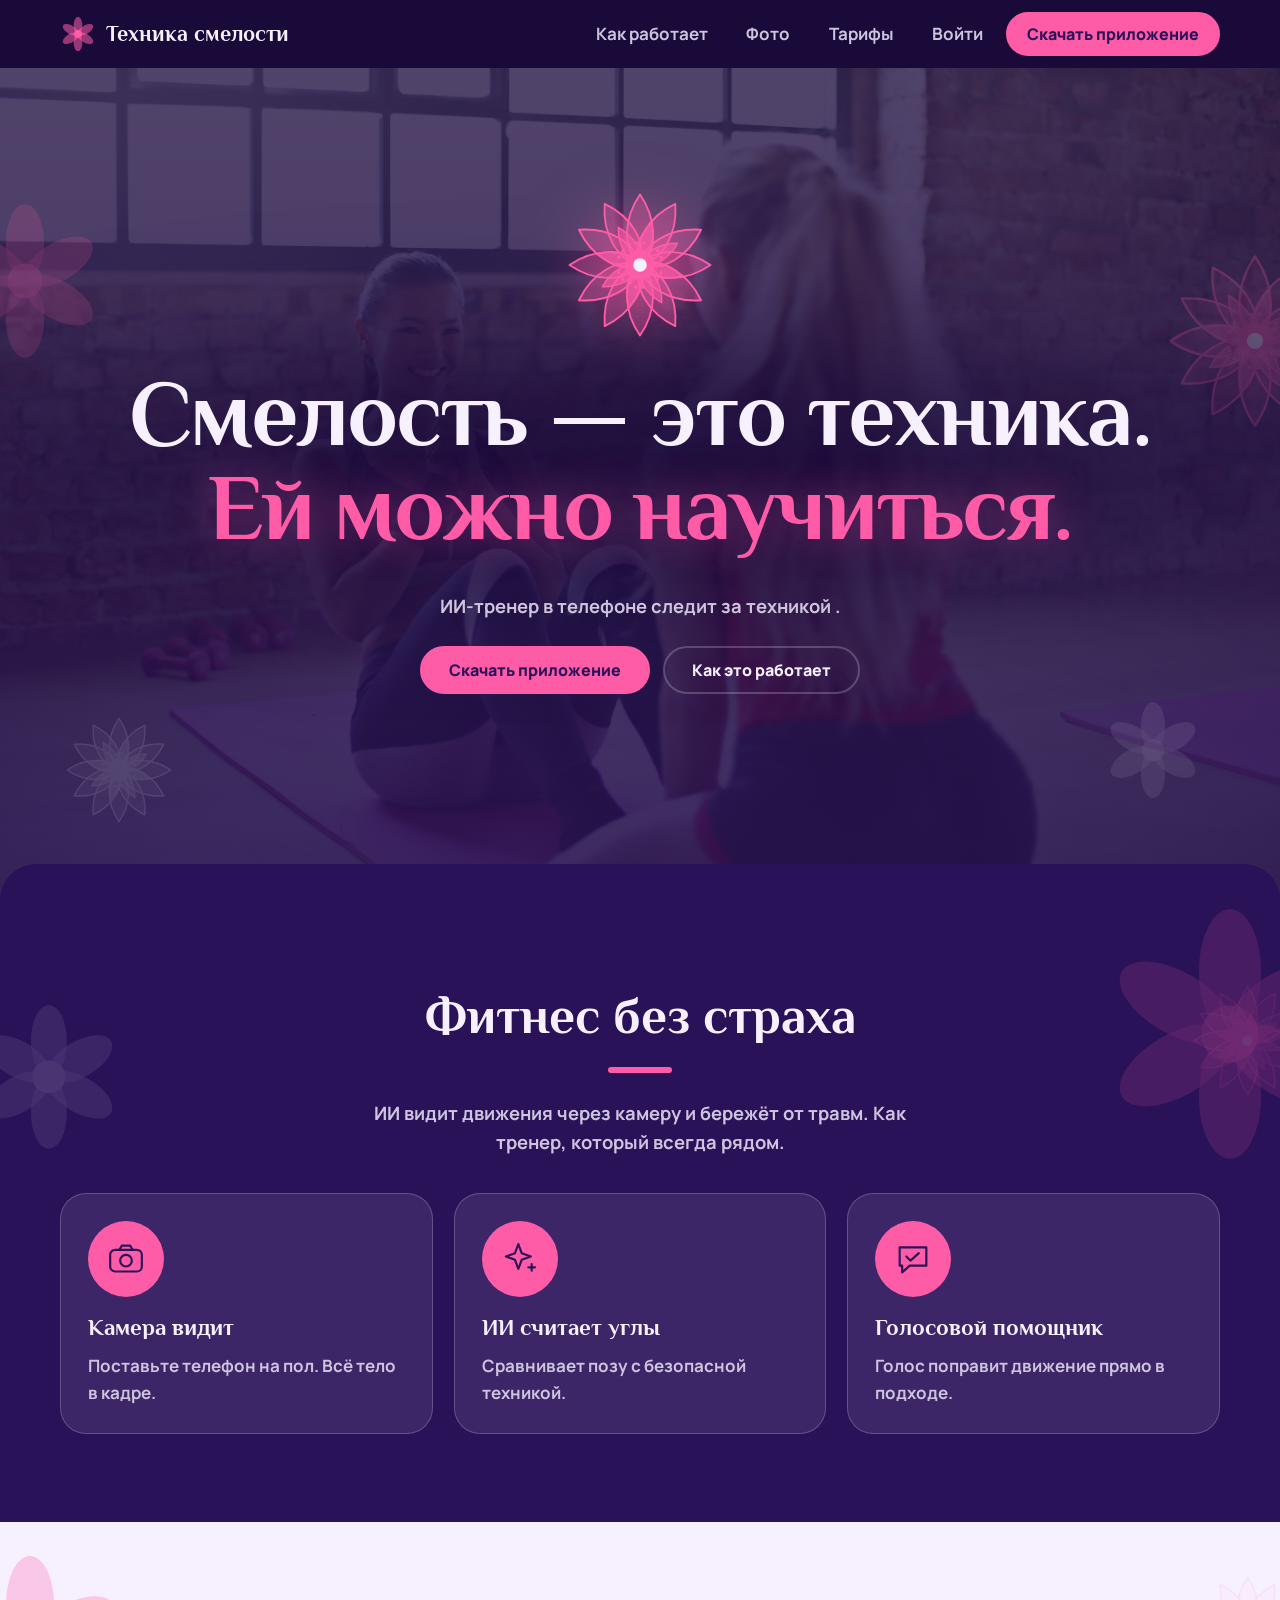
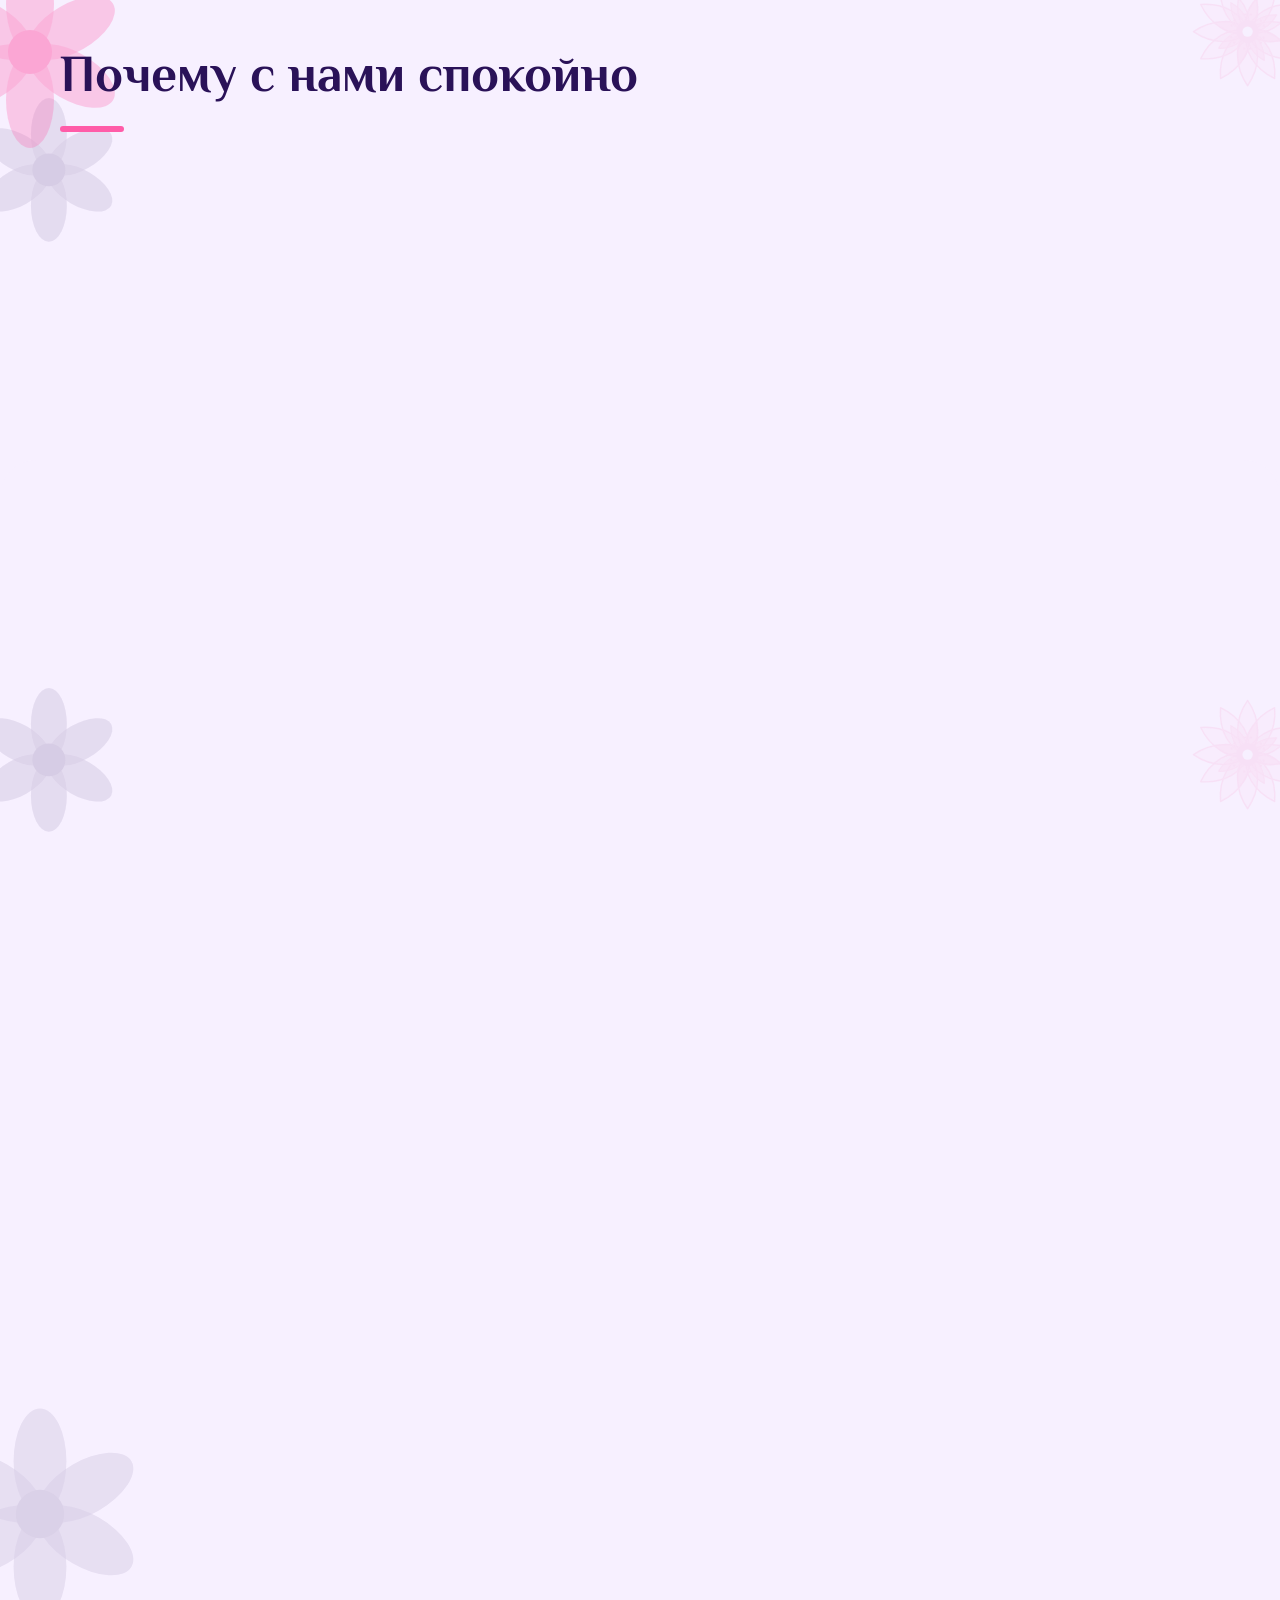
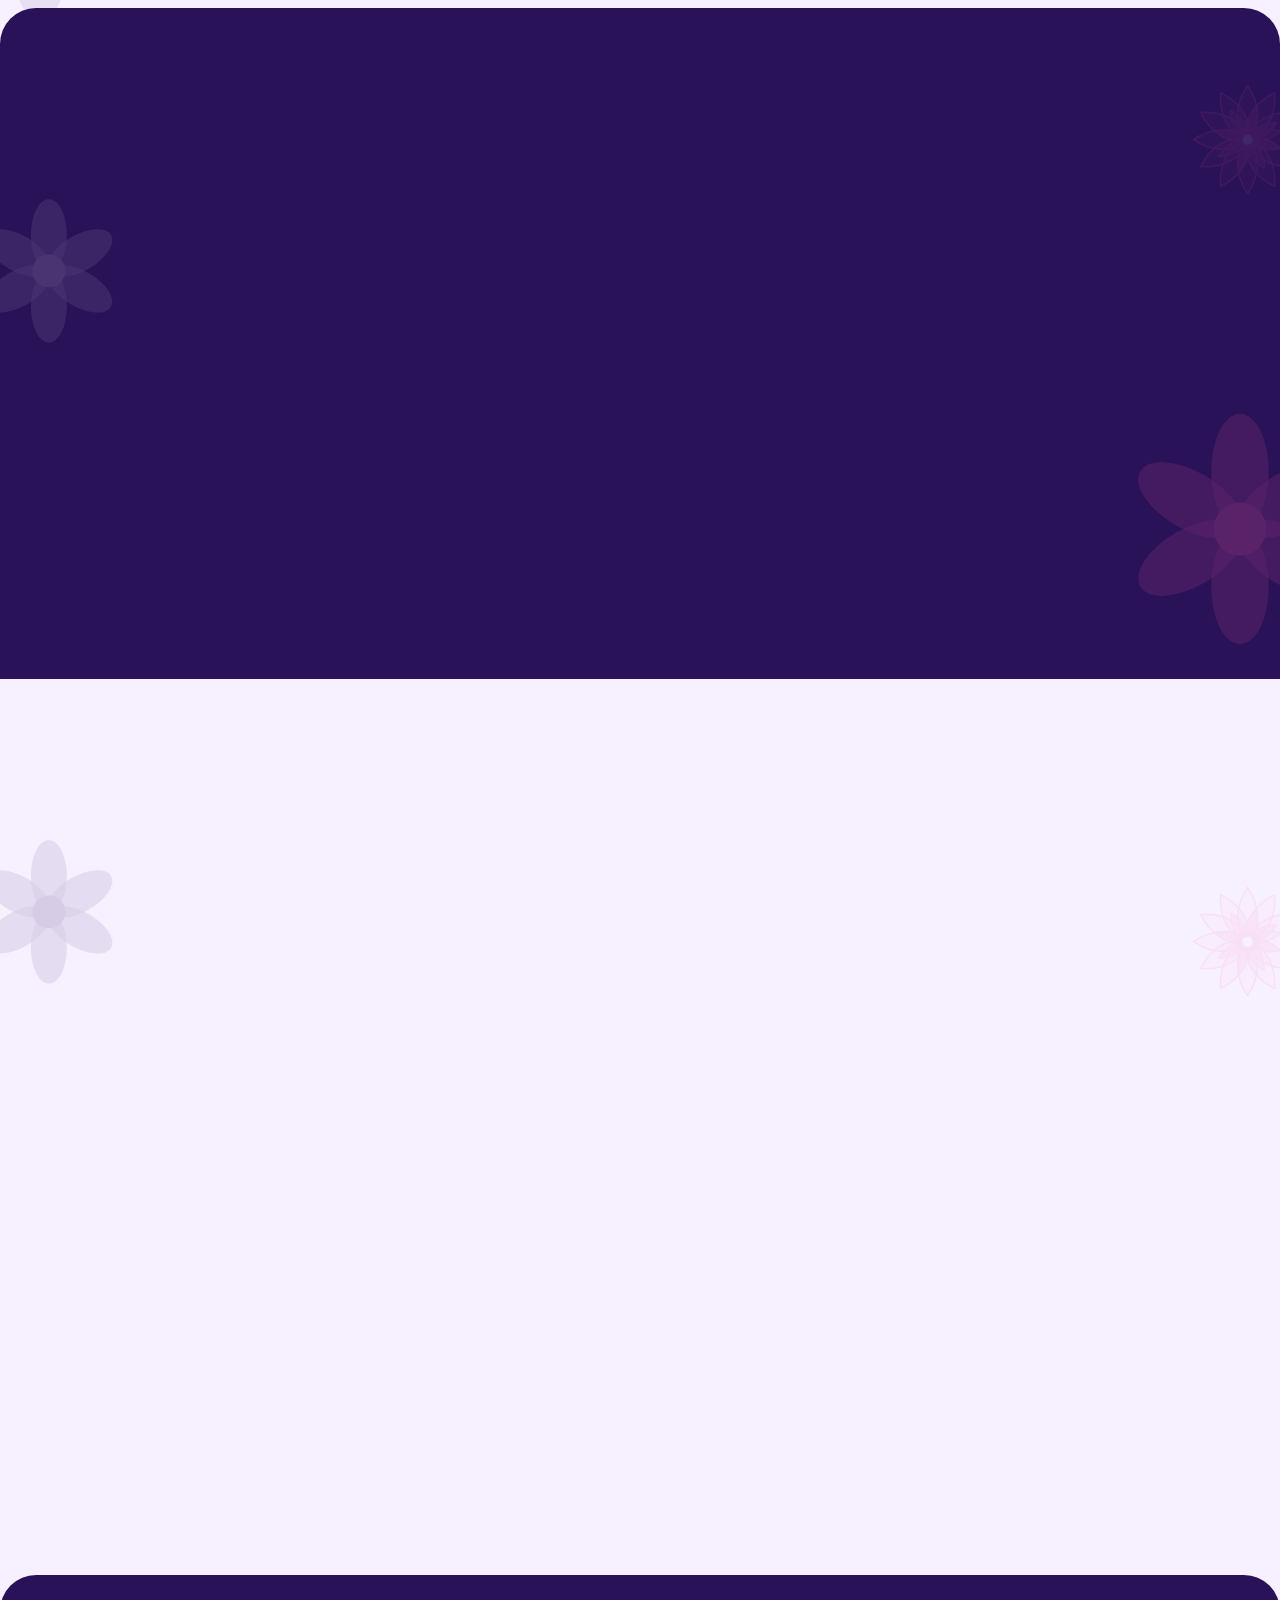
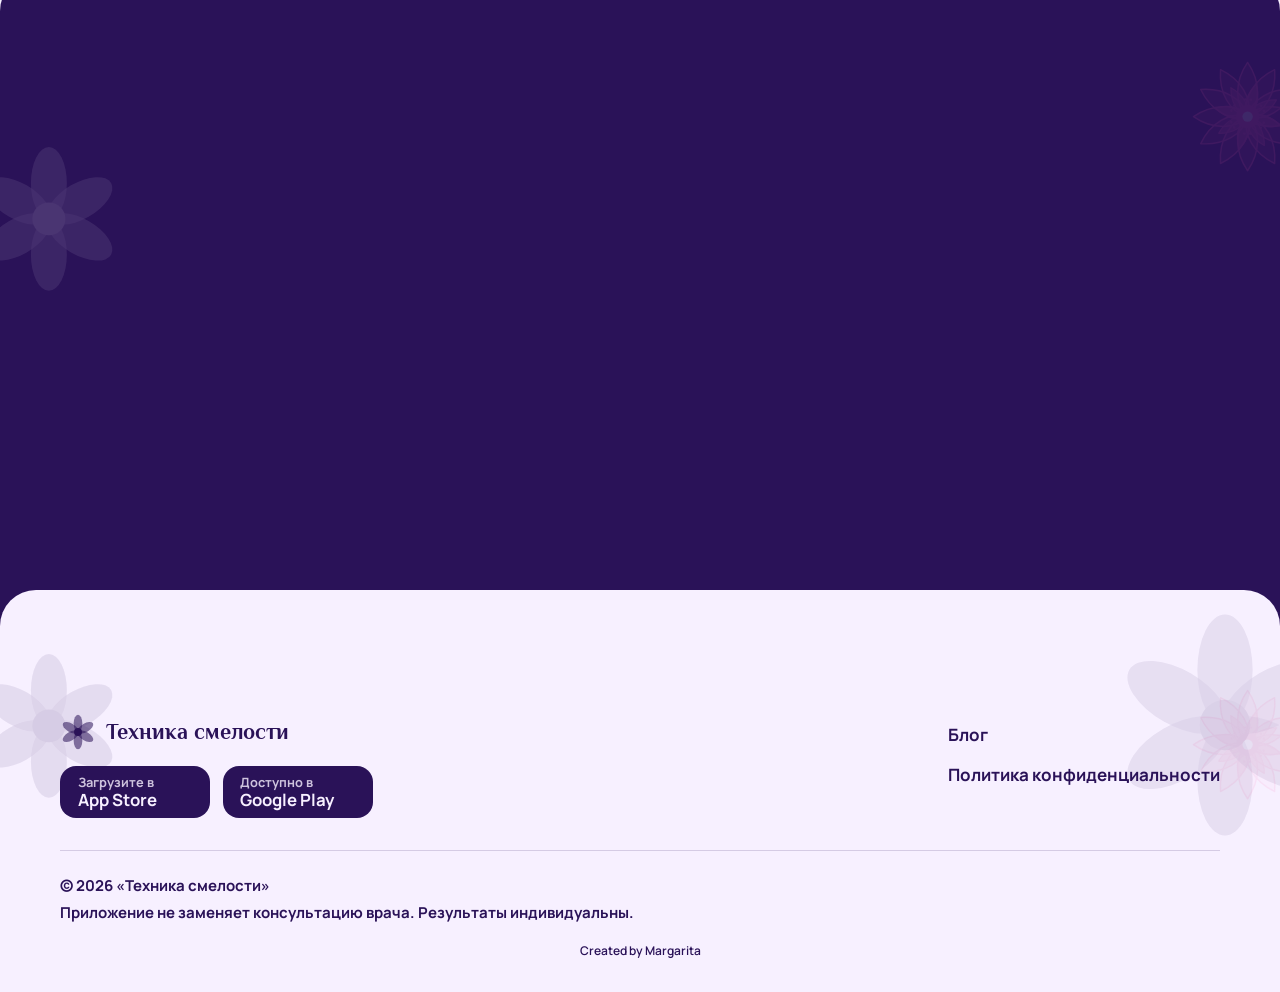
==== docs/index.html @ 5ea6fc74 "переименование" ====
<!DOCTYPE html>
<html lang="ru">
<head>
<meta charset="utf-8">
<meta name="viewport" content="width=device-width, initial-scale=1, viewport-fit=cover">
<title>Техника смелости — ИИ-тренер для тебя</title>
<meta name="description" content="ИИ-тренер в телефоне следит за техникой. Тренировки дома, без инвентаря, только вы и ИИ.">
<meta property="og:title" content="Техника смелости — ИИ-тренер для женщин">
<meta property="og:description" content="Ты сильнее, чем думаешь. Просто начни.">
<meta property="og:type" content="website">
<link rel="preconnect" href="https://fonts.googleapis.com">
<link rel="preconnect" href="https://fonts.gstatic.com" crossorigin>
<link href="https://fonts.googleapis.com/css2?family=Manrope:wght@600;700;800&family=Philosopher:wght@700&display=swap" rel="stylesheet">
<style>
/* Только три цвета: тёмный сливовый, розовый, светлая сирень и не только */
:root{--dark:#2a1258;--header:#1a0a3a;--pink:#ff5ca8;--light:#f7f0ff;
  --head:"Philosopher",Georgia,"Times New Roman",serif;--sans:"Manrope",system-ui,-apple-system,"Segoe UI",Roboto,sans-serif;
  --pad:clamp(3rem,7vw,5.5rem);--cut:36px;--r-s:16px;--r-m:26px;
  box-sizing:border-box;padding-top:env(safe-area-inset-top,0px);padding-bottom:env(safe-area-inset-bottom,0px);color-scheme:light}
.t-light{--bg:var(--light);--fg:var(--dark);--card:color-mix(in srgb,var(--dark) 7%,var(--light));--muted:color-mix(in srgb,var(--dark) 74%,var(--light));--line:color-mix(in srgb,var(--dark) 16%,transparent);--btn-bg:var(--pink);--btn-fg:var(--dark);--ico-bg:var(--dark);--ico-fg:var(--pink)}
.t-dark{--bg:var(--dark);--fg:var(--light);--card:color-mix(in srgb,var(--light) 9%,var(--dark));--muted:color-mix(in srgb,var(--light) 80%,var(--dark));--line:color-mix(in srgb,var(--light) 22%,transparent);--btn-bg:var(--pink);--btn-fg:var(--dark);--ico-bg:var(--pink);--ico-fg:var(--dark)}
.t-pink{--bg:var(--light);--fg:var(--dark);--card:color-mix(in srgb,var(--dark) 7%,var(--light));--muted:color-mix(in srgb,var(--dark) 74%,var(--light));--line:color-mix(in srgb,var(--dark) 16%,transparent);--btn-bg:var(--pink);--btn-fg:var(--dark);--ico-bg:var(--dark);--ico-fg:var(--pink)}
.t-light,.t-dark,.t-pink{background:var(--bg);color:var(--fg)}
*,*::before,*::after{box-sizing:border-box}
html{scroll-behavior:smooth;scroll-padding-top:calc(72px + env(safe-area-inset-top,0px))}
body{margin:0;background:var(--dark);color:var(--dark);font:700 1.0625rem/1.6 var(--sans);overflow-x:hidden}
body::before{content:"";position:fixed;inset:0 0 auto;height:env(safe-area-inset-top,0px);background:var(--dark);z-index:60}
svg,video{max-width:100%}
h1,h2,h3{font-family:var(--head);font-weight:700;line-height:1.1;margin:0 0 .5em}
h2{font-size:clamp(2rem,5vw,3.2rem)}
h2::after{content:"";display:block;width:64px;height:6px;border-radius:6px;background:var(--pink);margin-top:.45em}
.center{text-align:center}.center h2::after{margin-inline:auto}
h3{font-size:1.45rem}
p{margin:0 0 1em}
a{color:inherit}
:focus-visible{outline:3px solid var(--fg,var(--dark));outline-offset:3px;border-radius:8px;box-shadow:0 0 0 6px var(--pink)}
.wrap{width:min(1160px,100% - 2.5rem);margin-inline:auto;position:relative;z-index:1}
.layer{position:relative;overflow:clip;margin-top:calc(var(--cut) * -1);border-radius:var(--cut) var(--cut) 0 0;padding:calc(var(--pad) + var(--cut)) 0 var(--pad)}
.lead{font-size:1.15rem;color:var(--muted);max-width:46ch}
.sec-head{margin-bottom:2.2rem}
.progress{position:fixed;top:env(safe-area-inset-top,0px);left:0;right:0;height:4px;z-index:70;transform-origin:0 50%;transform:scaleX(0);background:var(--pink)}

/* кнопки */
.btn{display:inline-flex;align-items:center;justify-content:center;min-height:48px;padding:.7rem 1.7rem;border-radius:999px;font:800 1rem var(--sans);text-decoration:none;cursor:pointer;border:2px solid var(--btn-bg);background:var(--btn-bg);color:var(--btn-fg);transition:transform .25s,box-shadow .25s}
.btn:hover{transform:translateY(-3px);box-shadow:0 10px 24px color-mix(in srgb,var(--pink) 45%,transparent)}
.btn-ghost{background:transparent;color:var(--fg);border-color:var(--line)}
.btn-ghost:hover{border-color:var(--pink)}
.btn-block{width:100%}
.btn-mini{min-height:44px;padding:.4rem 1rem;margin-left:auto}
@media (min-width:860px){.btn-mini{display:none}}

/* шапка: однотонная, основной цвет сайта, но темнее */
header,header.t-dark,header.t-light,header.t-pink{position:sticky;top:env(safe-area-inset-top,0px);z-index:50;background:var(--header)}
.bar{display:flex;align-items:center;justify-content:space-between;gap:1rem;min-height:68px}
.logo{display:flex;align-items:center;gap:.6rem;font:700 1.35rem var(--head);text-decoration:none}
.logo svg{width:36px;height:36px;color:var(--pink);flex:none;transition:transform .6s}
.logo:hover svg{transform:rotate(180deg)}
.menu{display:flex;align-items:center;gap:.4rem;position:relative}
.pill{position:absolute;top:50%;left:0;width:0;height:44px;transform:translateY(-50%);border-radius:999px;background:color-mix(in srgb,var(--pink) 22%,transparent);border:1px solid color-mix(in srgb,var(--pink) 65%,transparent);opacity:0;pointer-events:none;transition:left .4s cubic-bezier(.3,1.35,.5,1),width .4s cubic-bezier(.3,1.35,.5,1),opacity .25s}
.menu a.link{position:relative;z-index:1;padding:.6rem 1rem;border-radius:999px;text-decoration:none;font-weight:700;color:var(--muted);transition:color .2s}
.menu a.link:hover,.menu a.link.on{color:var(--fg)}
.menu .btn{min-height:44px;padding:.45rem 1.2rem}
.burger{display:none;width:48px;height:48px;border-radius:var(--r-s);border:1px solid var(--line);background:transparent;color:var(--fg);cursor:pointer;place-items:center}
.burger svg{width:22px;height:22px}

/* hero: контент по центру экрана при открытии сайта */
.hero{display:flex;align-items:center;min-height:calc(100svh - 68px);padding:clamp(2rem,5vw,3.5rem) 0 calc(var(--pad) + var(--cut) + 1rem);text-align:center;position:relative;overflow:clip}
.hero .wrap{width:min(1160px,100% - 2.5rem)}
/* затемнённое фото-подложка за надписью героя */
.hero-bg{position:absolute;inset:0;z-index:0}
.hero-bg img{width:100%;height:100%;object-fit:cover;display:block;filter:brightness(.5) saturate(.85)}
.hero-bg::after{content:"";position:absolute;inset:0;background:linear-gradient(to bottom,color-mix(in srgb,var(--dark) 55%,transparent),color-mix(in srgb,var(--dark) 78%,transparent))}
.hero-bg~.wrap{z-index:1}
.quote{font-size:clamp(2.8rem,7.4vw,5.8rem);line-height:1.02;letter-spacing:-.02em;max-width:21ch;margin:0 auto .4em;text-wrap:balance;position:relative}
/* точечное тёмное пятно прямо за надписью — для контраста */
.quote::before{content:"";position:absolute;inset:-38% -28%;z-index:-1;border-radius:50%;background:radial-gradient(closest-side,color-mix(in srgb,var(--header) 95%,transparent),color-mix(in srgb,var(--header) 82%,transparent) 30%,color-mix(in srgb,var(--header) 56%,transparent) 52%,color-mix(in srgb,var(--header) 30%,transparent) 70%,color-mix(in srgb,var(--header) 12%,transparent) 86%,transparent 100%);filter:blur(55px)}
.quote>span{display:block}.l1{color:var(--light)}.l2{color:var(--pink);text-shadow:0 0 44px color-mix(in srgb,var(--pink) 45%,transparent)}
.emblem{display:grid;justify-items:center;gap:.5rem;margin-bottom:1.6rem}
.emblem svg{width:clamp(104px,15vw,150px);color:var(--pink);animation:spin 70s linear infinite;filter:drop-shadow(0 0 28px color-mix(in srgb,var(--pink) 55%,transparent))}
.by{font-weight:800;letter-spacing:.03em;margin-bottom:1rem}
.hero .lead{margin-inline:auto}
.btn-row{display:flex;flex-wrap:wrap;justify-content:center;gap:.8rem;margin:1.5rem 0 0}
.stage{position:relative;max-width:1000px;margin:2.6rem auto 0;border:5px solid var(--dark);border-radius:var(--r-m);overflow:hidden;box-shadow:12px 12px 0 var(--pink)}
.stage video,.vcard video{display:block;width:100%;aspect-ratio:16/9;object-fit:cover;background:var(--dark)}
.chip{position:absolute;top:1rem;padding:.4rem .9rem;border-radius:999px;background:var(--light);color:var(--dark);font-weight:800;font-size:.85rem;animation:float 4s ease-in-out infinite}
.c1{left:1rem}.c2{right:1rem;animation-delay:1.4s}
@keyframes float{50%{transform:translateY(-6px)}}
.deco{position:absolute;z-index:0;animation:spin 48s linear infinite;pointer-events:none}
.d1{width:190px;left:-70px;bottom:6%;color:var(--pink)}
.d2{width:250px;right:-100px;bottom:12%;color:var(--light);opacity:.08}
.d3{width:84px;right:7%;bottom:3%;color:var(--light);opacity:.4;animation-duration:30s}
[data-parallax]{will-change:transform}
@keyframes spin{to{transform:rotate(360deg)}}


/* иконки */
.ico{width:76px;height:76px;border-radius:50%;background:var(--ico-bg);color:var(--ico-fg);display:grid;place-items:center;margin-bottom:1.1rem;opacity:0;transform:translateY(46px) scale(.3) rotate(-30deg);transition:transform .9s cubic-bezier(.34,1.56,.64,1),opacity .5s;transition-delay:calc(var(--d,0s) + .25s)}
.ico svg{width:40px;height:40px;fill:none;stroke:currentColor;stroke-width:2.6;stroke-linecap:round;stroke-linejoin:round}
[data-anim].in .ico{opacity:1;transform:none}

/* карточки */
.grid{display:grid;gap:1.3rem}
.card{background:var(--card);border:1px solid var(--line);border-radius:var(--r-m);padding:1.7rem;transition:transform .3s,box-shadow .3s,border-color .3s}
.card:hover{transform:translateY(-8px);border-color:var(--pink);box-shadow:0 18px 36px color-mix(in srgb,var(--pink) 28%,transparent)}
.card:hover .ico{transform:rotate(-10deg) scale(1.08)}
.card p{margin:0;color:var(--muted)}

/* тарифы */
.price-card{display:flex;flex-direction:column;position:relative}
.best{background:var(--card);border-color:var(--pink)}
.badge{position:absolute;top:-14px;left:1.6rem;background:var(--dark);color:var(--light);font:800 .875rem var(--sans);padding:.3rem .9rem;border-radius:999px}
.price{font:700 2.6rem var(--head);margin:.1rem 0 0}
.price small{font:600 .95rem var(--sans);color:var(--muted)}
.price-card ul{list-style:none;padding:0;margin:1.2rem 0 1.6rem;display:grid;gap:.7rem;flex:1}
.price-card li{display:flex;gap:.7rem;align-items:center;color:var(--muted);font-weight:600}
.price-card li::before{content:"";flex:none;width:22px;height:22px;border-radius:50%;background:var(--pink) url("data:image/svg+xml,%3Csvg xmlns='http://www.w3.org/2000/svg' viewBox='0 0 22 22'%3E%3Cpath d='M6.5 11.3l3 3 6-6.6' fill='none' stroke='%232a1258' stroke-width='2.2' stroke-linecap='round' stroke-linejoin='round'/%3E%3C/svg%3E") center/100% no-repeat}
.best li::before{background-color:var(--dark);background-image:url("data:image/svg+xml,%3Csvg xmlns='http://www.w3.org/2000/svg' viewBox='0 0 22 22'%3E%3Cpath d='M6.5 11.3l3 3 6-6.6' fill='none' stroke='%23ff5ca8' stroke-width='2.2' stroke-linecap='round' stroke-linejoin='round'/%3E%3C/svg%3E")}

/* истории */
.stories{display:grid;gap:1.5rem;align-items:center}
.ba{display:grid;grid-template-columns:1fr 1fr;gap:1rem}
.ba figure{margin:0;position:relative;border-radius:var(--r-m);overflow:hidden;background:var(--card);border:1px solid var(--line);display:grid;place-items:end center;height:270px;color:var(--muted)}
.ba img{width:100%;height:100%;object-fit:cover}
.ba svg{height:250px;width:auto}
.ba figcaption{position:absolute;top:.8rem;left:.8rem;background:var(--light);color:var(--dark);font-weight:800;font-size:.875rem;padding:.25rem .85rem;border-radius:999px}
.vcard img{display:block;width:100%;aspect-ratio:16/9;object-fit:cover;border-radius:var(--r-m);border:4px solid var(--dark)}
.vcard p{margin:.7rem 0 0;font-weight:700}
.disclaimer{font-size:.9375rem;color:var(--muted);margin:.8rem 0 0}
blockquote{margin:2.2rem 0 0;padding:2.2rem;border-radius:var(--r-m);background:var(--dark);color:var(--light);position:relative;overflow:hidden}
blockquote .deco{width:190px;right:-50px;bottom:-60px;color:var(--pink);opacity:.35}
blockquote p{position:relative;font:700 1.5rem/1.35 var(--head);margin:0 0 .7rem;max-width:44ch}
blockquote cite{position:relative;font-style:normal;font-size:.92rem;color:var(--pink);font-weight:800}

/* галерея: ровный квадратный блок все фото одного размера */
.gallery{display:grid;grid-template-columns:repeat(3,1fr);gap:1.2rem}
.gallery figure{margin:0;position:relative;border-radius:var(--r-m);overflow:hidden;border:1px solid var(--line);background:var(--card)}
.gallery img{width:100%;height:100%;display:block;aspect-ratio:1/1;object-fit:cover;transition:transform .6s cubic-bezier(.2,.7,.2,1)}
@media (max-width:700px){.gallery{grid-template-columns:repeat(2,1fr)}}
.gallery figure:hover img{transform:scale(1.06)}
.gallery figcaption{position:absolute;top:.8rem;left:.8rem;background:var(--light);color:var(--dark);font-weight:800;font-size:.8125rem;padding:.25rem .85rem;border-radius:999px;z-index:1}

/* контакты */
.contact-grid{display:grid;gap:2rem;align-items:start}
details{background:var(--card);border:1px solid var(--line);border-radius:var(--r-s);margin-bottom:.7rem;transition:border-color .2s}
details[open]{border-color:var(--pink)}
summary{cursor:pointer;list-style:none;padding:1rem 1.3rem;font-weight:800;display:flex;justify-content:space-between;gap:1rem;align-items:center;min-height:54px}
summary::-webkit-details-marker{display:none}
summary::after{content:"+";font:600 1.7rem var(--sans);color:var(--pink);transition:transform .25s}
details[open] summary::after{transform:rotate(45deg)}
details p{padding:0 1.3rem 1.1rem;margin:0;color:var(--muted)}
.contact-card{display:grid;gap:1rem;position:relative;overflow:hidden}
.contact-card>*{position:relative}
.contact-card .deco{width:150px;right:-40px;bottom:-40px;color:var(--dark);opacity:.18}
.mail{font-weight:800}
.social{display:flex;gap:.7rem}
.social a{width:48px;height:48px;border-radius:50%;display:grid;place-items:center;background:var(--ico-bg);color:var(--ico-fg);transition:transform .25s}
.social a:hover{transform:translateY(-4px) rotate(-8deg)}
.social svg{width:22px;height:22px;fill:none;stroke:currentColor;stroke-width:2;stroke-linejoin:round}

/* подвал */
footer.layer{padding-bottom:2rem}
.foot{display:flex;flex-wrap:wrap;gap:2rem;justify-content:space-between}
.foot nav{display:flex;flex-direction:column}
.foot nav a{padding:.4rem 0;font-weight:700;text-decoration:none}
.foot nav a:hover{text-decoration:underline}
.stores{display:flex;flex-wrap:wrap;gap:.8rem;margin-top:1rem}
.store{display:flex;flex-direction:column;min-width:150px;min-height:52px;justify-content:center;padding:.5rem 1.1rem;border-radius:var(--r-s);background:var(--dark);color:var(--light);text-decoration:none;line-height:1.2;transition:transform .25s}
.store:hover{transform:translateY(-3px)}
.store small{font-size:.8rem;opacity:.8}.store b{font-size:1.05rem}
.legal{margin-top:2rem;padding-top:1.2rem;border-top:1px solid var(--line);font-size:.9375rem;font-weight:600}
.legal p{margin:.2rem 0}
.credit{margin:1rem 0 0;text-align:center;font-size:.75rem;font-weight:600}
footer .deco{width:230px;right:-60px;top:20px;color:var(--dark);opacity:.14}

/* анимация при прокрутке (работает и вверх, и вниз) */
[data-anim]{opacity:0;transition:opacity .9s cubic-bezier(.2,.7,.2,1),transform .9s cubic-bezier(.2,.7,.2,1),rotate .3s ease-out,box-shadow .3s,border-color .3s;transition-delay:var(--d,0s),var(--d,0s),0s,0s,0s}
[data-anim=up]{transform:translateY(56px)}
[data-anim=left]{transform:translateX(-80px)}
[data-anim=right]{transform:translateX(80px)}
[data-anim=zoom]{transform:scale(.88) translateY(30px)}
[data-anim].in{opacity:1;transform:none}

/* адаптив */
@media (max-width:859px){
  .burger{display:grid}.pill{display:none}
  .menu{position:absolute;left:0;right:0;top:100%;flex-direction:column;align-items:stretch;background:var(--bg);padding:.8rem 1.25rem 1.2rem;border-bottom:2px solid var(--fg);display:none}
  .menu.open{display:flex}
  .menu a.link,.menu .btn{min-height:48px;display:flex;align-items:center}
  .menu .btn{justify-content:center}
  .stage{box-shadow:7px 7px 0 var(--pink);border-width:4px}
}
@media (min-width:600px){.cols{grid-template-columns:repeat(2,1fr)}}
@media (min-width:860px){
  .cols{grid-template-columns:repeat(4,1fr)}
  .three{grid-template-columns:repeat(3,1fr)}
  .stories{grid-template-columns:1fr 1fr}
  .contact-grid{grid-template-columns:1.1fr .9fr}
}
@media (max-width:420px){.ba{grid-template-columns:1fr}}
.menu a.link,.price-card li,.price small,.legal{font-weight:700}
/* цветы: чем шире окно, тем их больше */
.xf{display:none;position:absolute;z-index:0;pointer-events:none;width:clamp(90px,9vw,190px);color:var(--pink);opacity:.3;animation:spin 80s linear infinite}
.t-pink .xf{color:var(--pink);opacity:.16}
@media (min-width:700px){.xf.a{display:block}}
@media (min-width:1100px){.xf.b{display:block}}
@media (min-width:1400px){.xf.c,.xf.d{display:block}}
@media (max-width:860px){.d1,.d2{display:none}}
@media (max-width:700px){.layer>.deco,.hside{display:none}}
/* объёмные карточки: наклон и подсветка за курсором */
.grid,.contact-grid{perspective:1100px}
.card{position:relative}
.card::before{content:"";position:absolute;inset:0;border-radius:inherit;pointer-events:none;opacity:0;transition:opacity .3s;background:radial-gradient(240px circle at var(--mx,50%) var(--my,50%),color-mix(in srgb,var(--pink) 24%,transparent),transparent 70%)}
.card:hover::before{opacity:1}
/* блик на кнопках */
.btn{position:relative;overflow:hidden}
.btn::after{content:"";position:absolute;top:0;bottom:0;left:-60%;width:40%;background:linear-gradient(100deg,transparent,color-mix(in srgb,var(--light) 45%,transparent),transparent);transform:skewX(-20deg);transition:left .7s}
.btn:hover::after{left:130%}
/* заголовок: буквы поднимаются по очереди */
.w{display:inline-block;white-space:nowrap}
.ch{display:inline-block;opacity:0;transform:translateY(.9em) rotate(8deg);animation:rise .8s cubic-bezier(.2,.8,.2,1) forwards;animation-delay:calc(.3s + var(--i)*30ms)}
@keyframes rise{to{opacity:1;transform:none}}
@media (prefers-reduced-motion:reduce){.ch{opacity:1;transform:none}}
/* чёткая граница между секциями (без размытия) */
.soft{border-radius:0;margin-top:0;padding-top:calc(var(--pad) + var(--cut))}
@media (prefers-reduced-motion:reduce){
  html{scroll-behavior:auto}
  *,*::before,*::after{animation:none!important;transition:none!important}
  [data-anim],.ico{opacity:1;transform:none}
  [data-parallax]{translate:none}
}
</style>
</head>
<body>
<div class="progress" id="pg" aria-hidden="true"></div>

<svg width="0" height="0" style="position:absolute" aria-hidden="true">
  <symbol id="flower" viewBox="0 0 100 100"><g fill="currentColor" fill-opacity=".55"><ellipse cx="50" cy="26" rx="12" ry="24"/><ellipse cx="50" cy="26" rx="12" ry="24" transform="rotate(60 50 50)"/><ellipse cx="50" cy="26" rx="12" ry="24" transform="rotate(120 50 50)"/><ellipse cx="50" cy="26" rx="12" ry="24" transform="rotate(180 50 50)"/><ellipse cx="50" cy="26" rx="12" ry="24" transform="rotate(240 50 50)"/><ellipse cx="50" cy="26" rx="12" ry="24" transform="rotate(300 50 50)"/></g><circle cx="50" cy="50" r="11" fill="currentColor"/></symbol>
  <symbol id="flower2" viewBox="0 0 200 200"><defs><path id="pa" d="M100 100C76 78 78 38 100 6C122 38 124 78 100 100z"/><path id="pb" d="M100 100C87 86 88 62 100 42C112 62 113 86 100 100z"/></defs><g fill="currentColor" fill-opacity=".3" stroke="currentColor" stroke-width="2.5" stroke-linejoin="round"><use href="#pa"/><use href="#pa" transform="rotate(30 100 100)"/><use href="#pa" transform="rotate(60 100 100)"/><use href="#pa" transform="rotate(90 100 100)"/><use href="#pa" transform="rotate(120 100 100)"/><use href="#pa" transform="rotate(150 100 100)"/><use href="#pa" transform="rotate(180 100 100)"/><use href="#pa" transform="rotate(210 100 100)"/><use href="#pa" transform="rotate(240 100 100)"/><use href="#pa" transform="rotate(270 100 100)"/><use href="#pa" transform="rotate(300 100 100)"/><use href="#pa" transform="rotate(330 100 100)"/></g><g fill="currentColor" fill-opacity=".6" stroke="currentColor" stroke-width="2" stroke-linejoin="round"><use href="#pb" transform="rotate(15 100 100)"/><use href="#pb" transform="rotate(60 100 100)"/><use href="#pb" transform="rotate(105 100 100)"/><use href="#pb" transform="rotate(150 100 100)"/><use href="#pb" transform="rotate(195 100 100)"/><use href="#pb" transform="rotate(240 100 100)"/><use href="#pb" transform="rotate(285 100 100)"/><use href="#pb" transform="rotate(330 100 100)"/></g><circle cx="100" cy="100" r="30" fill="none" stroke="currentColor" stroke-width="4" stroke-dasharray="1 9.4" stroke-linecap="round"/><circle cx="100" cy="100" r="20" fill="currentColor"/><circle cx="100" cy="100" r="9" fill="var(--light)"/></symbol>
  <symbol id="p-squat" viewBox="0 0 120 160"><g fill="none" stroke="currentColor" stroke-width="7" stroke-linecap="round" stroke-linejoin="round"><circle cx="68" cy="36" r="10" fill="currentColor" stroke="none"/><path d="M60 32q-14 0-18 18M46 90L60 54M62 58L102 60M46 90L88 94L80 144L98 144"/><path d="M28 152H114" opacity=".3"/></g></symbol>
</svg>

<header class="t-dark">
  <div class="wrap bar">
    <a class="logo" href="#top" aria-label="Техника смелости — на главную"><svg viewBox="0 0 100 100" aria-hidden="true"><use href="#flower"/></svg>Техника смелости</a>
    <a class="btn btn-mini" href="#download">Скачать</a>
    <button class="burger" id="burger" aria-label="Открыть меню" aria-expanded="false" aria-controls="menu"><svg viewBox="0 0 24 24" fill="none" stroke="currentColor" stroke-width="2.2" stroke-linecap="round"><path d="M4 7h16M4 12h16M4 17h16"/></svg></button>
    <nav class="menu" id="menu" aria-label="Основная навигация">
      <a class="link" href="#about">Как работает</a>
      <a class="link" href="#gallery">Фото</a>
      <a class="link" href="#pricing">Тарифы</a>
      <a class="link" href="#login">Войти</a><!-- заменить -->
      <a class="btn" href="#download">Скачать приложение</a><!-- заменить -->
    </nav>
  </div>
</header>

<main id="top">
  <section class="hero t-dark">
    <div class="hero-bg" aria-hidden="true"><img src="bruce-mars-HHXdPG_eTIQ-unsplash.jpg" alt=""></div>
    <svg class="deco hside" data-parallax="0.06" style="width:160px;left:-55px;top:16%;color:var(--pink);opacity:.3" viewBox="0 0 100 100" aria-hidden="true"><use href="#flower"/></svg>
    <svg class="deco hside" data-parallax="0.1" style="width:110px;left:5%;bottom:9%;color:var(--light);opacity:.14;animation-duration:36s" viewBox="0 0 200 200" aria-hidden="true"><use href="#flower2"/></svg>
    <svg class="deco hside" data-parallax="0.08" style="width:180px;right:-65px;top:22%;color:var(--pink);opacity:.26;animation-direction:reverse" viewBox="0 0 200 200" aria-hidden="true"><use href="#flower2"/></svg>
    <svg class="deco hside" data-parallax="0.12" style="width:100px;right:6%;bottom:12%;color:var(--light);opacity:.16;animation-duration:36s" viewBox="0 0 100 100" aria-hidden="true"><use href="#flower"/></svg>
    <div class="wrap">
      <div class="emblem" data-anim="zoom"><svg viewBox="0 0 200 200" aria-hidden="true"><use href="#flower2"/></svg></div>
      <h1 class="quote" data-anim="up" style="--d:.1s"><span class="l1">Смелость — это техника.</span><span class="l2">Ей можно научиться.</span></h1>
      
      <p class="lead" data-anim="up" style="--d:.2s">ИИ-тренер в телефоне следит за техникой .</p>
      <div class="btn-row" data-anim="up" style="--d:.3s">
        <a class="btn" href="#download">Скачать приложение</a>
        <a class="btn btn-ghost" href="#about">Как это работает</a>
      </div>
      
    </div>
  </section>


  <section id="about" class="layer t-dark">
    <svg class="deco" data-parallax="0.08" style="width:260px;right:-80px;top:40px;color:var(--pink);opacity:.25" viewBox="0 0 100 100" aria-hidden="true"><use href="#flower"/></svg>
    <div class="wrap">
      <div class="sec-head center" data-anim="up"><h2>Фитнес без страха</h2><p class="lead" style="margin-inline:auto">ИИ видит движения через камеру и бережёт от травм. Как тренер, который всегда рядом.</p></div>
      <div class="grid three">
        <article class="card" data-anim="left"><div class="ico"><svg viewBox="0 0 48 48"><rect x="5" y="13" width="38" height="26" rx="6"/><circle cx="24" cy="26" r="7"/><path d="M16 13l3-5h10l3 5"/></svg></div><h3>Камера видит</h3><p>Поставьте телефон на пол. Всё тело в кадре.</p></article>
        <article class="card" data-anim="up" style="--d:.15s"><div class="ico"><svg viewBox="0 0 48 48"><path d="M22 6l4 11 11 4-11 4-4 11-4-11-11-4 11-4z"/><path d="M38 30v8M34 34h8"/></svg></div><h3>ИИ считает углы</h3><p>Сравнивает позу с безопасной техникой.</p></article>
        <article class="card" data-anim="right" style="--d:.3s"><div class="ico"><svg viewBox="0 0 48 48"><path d="M8 10h32v22H20l-9 8v-8H8z"/><path d="M16 21l5 5 10-9"/></svg></div><h3>Голосовой помощник</h3><p>Голос поправит движение прямо в подходе.</p></article>
      </div>
    </div>
  </section>

  <section id="benefits" class="layer soft from-dark t-light">
    <svg class="deco" data-parallax="0.10" style="width:200px;left:-70px;top:30px;color:var(--pink);opacity:.5" viewBox="0 0 100 100" aria-hidden="true"><use href="#flower"/></svg>
    <div class="wrap">
      <div class="sec-head" data-anim="up"><h2>Почему с нами спокойно</h2></div>
      <div class="grid cols">
        <article class="card" data-anim="up"><div class="ico"><svg viewBox="0 0 48 48"><path d="M8 40h32M8 40L30 10M24 40A16 16 0 0 0 17.5 27"/></svg></div><h3>Контроль углов</h3><p>Предупредим о рискованном движении.</p></article>
        <article class="card" data-anim="up" style="--d:.12s"><div class="ico"><svg viewBox="0 0 48 48"><path d="M24 40S6 29 6 17a9 9 0 0 1 18-2 9 9 0 0 1 18 2c0 12-18 23-18 23z"/><path d="M12 24h8l3-6 4 10 3-4h6"/></svg></div><h3>Под вас</h3><p>План учитывает уровень и самочувствие.</p></article>
        <article class="card" data-anim="up" style="--d:.24s"><div class="ico"><svg viewBox="0 0 48 48"><path d="M12 18v12M8 21v6M36 18v12M40 21v6M12 24h24M6 42L42 6"/></svg></div><h3>Без инвентаря</h3><p>Нужен только коврик.</p></article>
        <article class="card" data-anim="up" style="--d:.36s"><div class="ico"><svg viewBox="0 0 48 48"><path d="M24 5l14 5v11c0 9-6 16-14 20-8-4-14-11-14-20V10z"/><rect x="18" y="22" width="12" height="9" rx="2"/><path d="M20 22v-3a4 4 0 0 1 8 0v3"/></svg></div><h3>Только вы и ИИ</h3><p>Видео обрабатывается на устройстве.</p><!-- проверить формулировку --></article>
      </div>
    </div>
  </section>

  <section id="gallery" class="layer t-pink">
    <svg class="deco" data-parallax="0.08" style="width:220px;left:-70px;bottom:20px;color:var(--dark);opacity:.14" viewBox="0 0 100 100" aria-hidden="true"><use href="#flower"/></svg>
    <div class="wrap">
      <div class="sec-head center" data-anim="up"><h2>Тренировки в кадре</h2><p class="lead" style="margin-inline:auto">Немного атмосферы: движение, растяжка и работа над техникой.</p></div>
      <div class="gallery">
        <figure data-anim="up"><figcaption>Разминка</figcaption><img src="bruce-mars-gJtDg6WfMlQ-unsplash.jpg" alt="Тренировка дома с ковриком" loading="lazy"></figure>
        <figure data-anim="up" style="--d:.08s"><figcaption>Сила</figcaption><img src="bruce-mars-WGN6ZEFEZbs-unsplash.jpg" alt="Силовое упражнение с гантелями" loading="lazy"></figure>
        <figure data-anim="up" style="--d:.16s"><figcaption>Баланс</figcaption><img src="mor-shani-3IWJE1bWxdw-unsplash.jpg" alt="Упражнение на баланс и растяжку" loading="lazy"></figure>
        <figure data-anim="up" style="--d:.08s"><figcaption>Зал</figcaption><img src="logan-weaver-lgnwvr-9D_rUDe7xvA-unsplash.jpg" alt="Тренировка в зале" loading="lazy"></figure>
        <figure data-anim="up" style="--d:.16s"><figcaption>Боевой дух</figcaption><img src="ernest-brillo-bO3lEGHbk2M-unsplash.jpg" alt="Боксёрская тренировка" loading="lazy"></figure>
        <figure data-anim="up" style="--d:.24s"><figcaption>Поддержка</figcaption><img src="beta-boulders-2qK9YbtIrc8-unsplash.jpg" alt="Боулдеринг на скалодроме" loading="lazy"></figure>
      </div>
    </div>
  </section>

  <section id="pricing" class="layer t-dark">
    <svg class="deco" data-parallax="0.07" style="width:240px;right:-80px;bottom:30px;color:var(--pink);opacity:.22" viewBox="0 0 100 100" aria-hidden="true"><use href="#flower"/></svg>
    <div class="wrap">
      <div class="sec-head" data-anim="up"><h2>Выберите тариф</h2></div>
      <!-- заменить на реальные цены и состав -->
      <div class="grid three">
        <article class="card price-card" data-anim="up"><h3>Free</h3><div class="price">0 ₽ <small>демо</small></div><ul><li>3 тренировки</li><li>Базовые подсказки</li></ul><a class="btn btn-ghost btn-block" href="#download">Выбрать Free</a></article>
        <article class="card price-card best t-pink" data-anim="up" style="--d:.15s"><span class="badge">Выбор большинства</span><h3>Premium</h3><div class="price">790 ₽ <small>/ мес</small></div><ul><li>Полный ИИ-контроль</li><li>Личный план</li><li>Отчёты о прогрессе</li></ul><a class="btn btn-block" href="#download">Выбрать Premium</a></article>
        <article class="card price-card" data-anim="up" style="--d:.3s"><h3>Premium + Expert</h3><div class="price">1 990 ₽ <small>/ мес</small></div><ul><li>Всё из Premium</li><li>Живой нутрициолог</li><li>Чат с экспертом</li></ul><a class="btn btn-ghost btn-block" href="#download">Выбрать Expert</a></article>
      </div>
    </div>
  </section>

  <section id="stories" class="layer soft from-dark t-light">
    <div class="wrap">
      <div class="sec-head" data-anim="up"><h2>Меняется осанка — растёт уверенность</h2></div>
      <div class="stories">
        <div data-anim="left">
          <div class="ba" role="group" aria-label="Фотографии разминки и растяжки">
            <figure><figcaption>Разминка</figcaption><img src="девушка потягивается.jpg" alt="Спортсменка разминается у воды" loading="lazy"></figure>
            <figure><figcaption>Растяжка</figcaption><img src="брюнетка в розовых носках в позе бабочки.png" alt="Спортсменка выполняет растяжку сидя" loading="lazy"></figure>
          </div>
          
        </div>
        <div class="vcard" data-anim="right">
          <img src="девушка надевает кроссовки.png" alt="Девушка надевает кроссовки перед тренировкой" loading="lazy">
          <p>Подготовка к тренировке</p>
        </div>
      </div>
      <blockquote data-anim="zoom">
        <svg class="deco" data-parallax="0.05" viewBox="0 0 100 100" aria-hidden="true"><use href="#flower"/></svg>
        <!-- заменить на реальную цитату и имя врача, с его согласия -->
        <p>«Контроль техники помогает бережнее нагружать суставы. Особенно важно это для женской биомеханики.» (текст-заглушка)</p>
        <cite>[Имя Фамилия, специальность]</cite>
      </blockquote>
    </div>
  </section>

  <section id="contacts" class="layer t-dark">
    <div class="wrap contact-grid">
      <div data-anim="left">
        <h2>Вопросы и ответы</h2>
        <details><summary>Нужен ли инвентарь?</summary><p>Нет, достаточно коврика и телефона.</p></details>
        <details><summary>Я новичок. Подойдёт?</summary><p>Да, нагрузка подбирается под ваш уровень.</p></details>
        <details><summary>Где хранится видео?</summary><p>Обработка идёт на вашем устройстве (заглушка, уточните формулировку).</p></details>
        <details><summary>Как отменить подписку?</summary><p>В настройках приложения в любой момент.</p></details>
      </div>
      <div class="card contact-card t-pink" data-anim="right">
        <svg class="deco" data-parallax="0.11" viewBox="0 0 100 100" aria-hidden="true"><use href="#flower"/></svg>
        <h3>Мы на связи</h3>
        <a class="btn" href="#chat">Чат поддержки</a><!-- заменить -->
        <a class="mail" href="mailto:business@example.com">businessgym@example.com</a><!-- заменить -->
        <div class="social">
          <a href="#telegram" aria-label="Telegram"><svg viewBox="0 0 24 24"><path d="M21 4L3 11l6 2 2 6 3-4 5 3z"/></svg></a>
          <a href="#instagram" aria-label="Instagram"><svg viewBox="0 0 24 24"><rect x="4" y="4" width="16" height="16" rx="5"/><circle cx="12" cy="12" r="3.5"/></svg></a>
          <a href="#youtube" aria-label="YouTube"><svg viewBox="0 0 24 24"><rect x="3" y="6" width="18" height="12" rx="4"/><path d="M10 9.5v5l4.5-2.5z"/></svg></a>
        </div>
      </div>
    </div>
  </section>
</main>

<footer id="download" class="layer t-pink">
  <svg class="deco" data-parallax="0.06" viewBox="0 0 100 100" aria-hidden="true"><use href="#flower"/></svg>
  <div class="wrap">
    <div class="foot">
      <div>
        <a class="logo" href="#top"><svg viewBox="0 0 100 100" aria-hidden="true" style="color:var(--dark)"><use href="#flower"/></svg>Техника смелости</a>
        <div class="stores">
          <a class="store" href="#appstore"><small>Загрузите в</small><b>App Store</b></a><!-- заменить -->
          <a class="store" href="#googleplay"><small>Доступно в</small><b>Google Play</b></a><!-- заменить -->
        </div>
      </div>
      <nav aria-label="Дополнительные ссылки"><a href="#blog">Блог</a><a href="#privacy">Политика конфиденциальности</a></nav>
    </div>
    <div class="legal"><p>© 2026 «Техника смелости»</p><p>Приложение не заменяет консультацию врача. Результаты индивидуальны.</p></div>
    <p class="credit">Created by Margarita</p>
  </div>
</footer>

<script>
(function(){
  var b=document.getElementById('burger'),m=document.getElementById('menu');
  function set(o){m.classList.toggle('open',o);b.setAttribute('aria-expanded',o);b.setAttribute('aria-label',o?'Закрыть меню':'Открыть меню')}
  b.addEventListener('click',function(){set(!m.classList.contains('open'))});
  m.addEventListener('click',function(e){if(e.target.closest('a'))set(false)});
  document.addEventListener('keydown',function(e){if(e.key==='Escape')set(false)});

  var still=matchMedia('(prefers-reduced-motion: reduce)').matches;

  // появление при прокрутке: повторяется и вниз, и вверх
  var els=document.querySelectorAll('[data-anim]');
  if('IntersectionObserver' in window){
    var io=new IntersectionObserver(function(es){es.forEach(function(e){
      if(e.intersectionRatio>=.15)e.target.classList.add('in');
      else if(!e.isIntersecting)e.target.classList.remove('in');
    })},{threshold:[0,.15]});
    els.forEach(function(el){io.observe(el)});
  }else{els.forEach(function(el){el.classList.add('in')})}

  // навигация: «плавающая» подсветка и подсветка текущего раздела
  var pill=document.createElement('span');pill.className='pill';pill.setAttribute('aria-hidden','true');m.insertBefore(pill,m.firstChild);
  var lk=[].slice.call(m.querySelectorAll('a.link')),act=null;
  function place(a){if(!a||innerWidth<860){pill.style.opacity=0;return}pill.style.left=a.offsetLeft+'px';pill.style.width=a.offsetWidth+'px';pill.style.opacity=1}
  lk.forEach(function(a){a.addEventListener('mouseenter',function(){place(a)});a.addEventListener('focus',function(){place(a)})});
  m.addEventListener('mouseleave',function(){place(act)});m.addEventListener('focusout',function(){place(act)});
  function spy(){var y=innerHeight*.4,n=null;lk.forEach(function(a){var s=document.querySelector(a.getAttribute('href'));if(s&&s.id){var r=s.getBoundingClientRect();if(r.top<y&&r.bottom>y)n=a}});if(n!==act){act=n;lk.forEach(function(a){a.classList.toggle('on',a===act)});place(act)}}
  addEventListener('scroll',spy,{passive:true});addEventListener('resize',spy);spy();

  // заголовок: разбиваем на буквы для анимации
  var q=document.querySelector('.quote');
  if(q){var sp=[].slice.call(q.querySelectorAll(':scope>span')),n=0;q.setAttribute('aria-label',sp.map(function(s){return s.textContent}).join(' '));
    sp.forEach(function(s){s.setAttribute('aria-hidden','true');s.innerHTML=s.textContent.split(' ').map(function(w){return '<span class="w">'+w.split('').map(function(c){return '<span class="ch" style="--i:'+(n++)+'">'+c+'</span>'}).join('')+'</span>'}).join(' ')})}

  // дополнительные цветы: на широком экране их больше (видимость задаёт CSS)
  document.querySelectorAll('.hero,.layer').forEach(function(s,i){
    [['a','right:-2vw',(7+(i*31)%20)+'%'],['b','left:-2vw',(12+(i*29)%20)+'%'],['c','left:-2vw',(61+(i*23)%20)+'%'],['d','right:-2vw',(65+(i*19)%18)+'%']].forEach(function(p,k){
      var big=k%2===0,f=document.createElementNS('http://www.w3.org/2000/svg','svg');
      f.setAttribute('viewBox',big?'0 0 200 200':'0 0 100 100');f.setAttribute('aria-hidden','true');f.setAttribute('class','xf '+p[0]);
      f.style.cssText=p[1]+';top:'+p[2]+(k%2?';animation-direction:reverse':'')
        +';color:'+(k%2?'var(--fg)':'var(--pink)')+';opacity:'+(.1+k*.06).toFixed(2)
        +';width:calc(clamp(90px,9vw,190px)*'+[1,1.3,.72,1.05][k]+')';
      f.setAttribute('data-parallax',String(.05+(i*7+k*5)%4*.03));
      f.innerHTML='<use href="'+(big?'#flower2':'#flower')+'"/>';
      s.insertBefore(f,s.firstChild);
    });
  });

  // параллакс: элементы с data-parallax получают класс .parallax и смещаются с разной скоростью
  var fl=[].slice.call(document.querySelectorAll('[data-parallax]'));
  function drift(){
    if(still)return;
    fl.forEach(function(f){
      var r=f.parentNode.getBoundingClientRect(),d=r.top+r.height/2-innerHeight/2;
      var sp=parseFloat(f.dataset.parallax)||.06;
      f.classList.toggle('parallax',r.bottom>-innerHeight&&r.top<innerHeight*2);
      f.style.translate='0 '+(-d*sp).toFixed(1)+'px';
    });
  }

  // наклон карточек за курсором
  if(matchMedia('(hover:hover)').matches&&!still){
    document.querySelectorAll('.card').forEach(function(c){
      c.addEventListener('pointermove',function(e){var r=c.getBoundingClientRect(),x=(e.clientX-r.left)/r.width-.5,y=(e.clientY-r.top)/r.height-.5,a=Math.hypot(x,y)*14;
        c.style.setProperty('--mx',(x+.5)*100+'%');c.style.setProperty('--my',(y+.5)*100+'%');
        c.style.rotate=a>.3?(-y)+' '+x+' 0 '+a+'deg':'none'});
      c.addEventListener('pointerleave',function(){c.style.rotate='none'});
    });
  }

  var pg=document.getElementById('pg'),h=document.documentElement;
  addEventListener('scroll',function(){
    var t=h.scrollHeight-h.clientHeight;pg.style.transform='scaleX('+(t>0?h.scrollTop/t:0)+')';
  },{passive:true});
})();
</script>
</body>
</html>
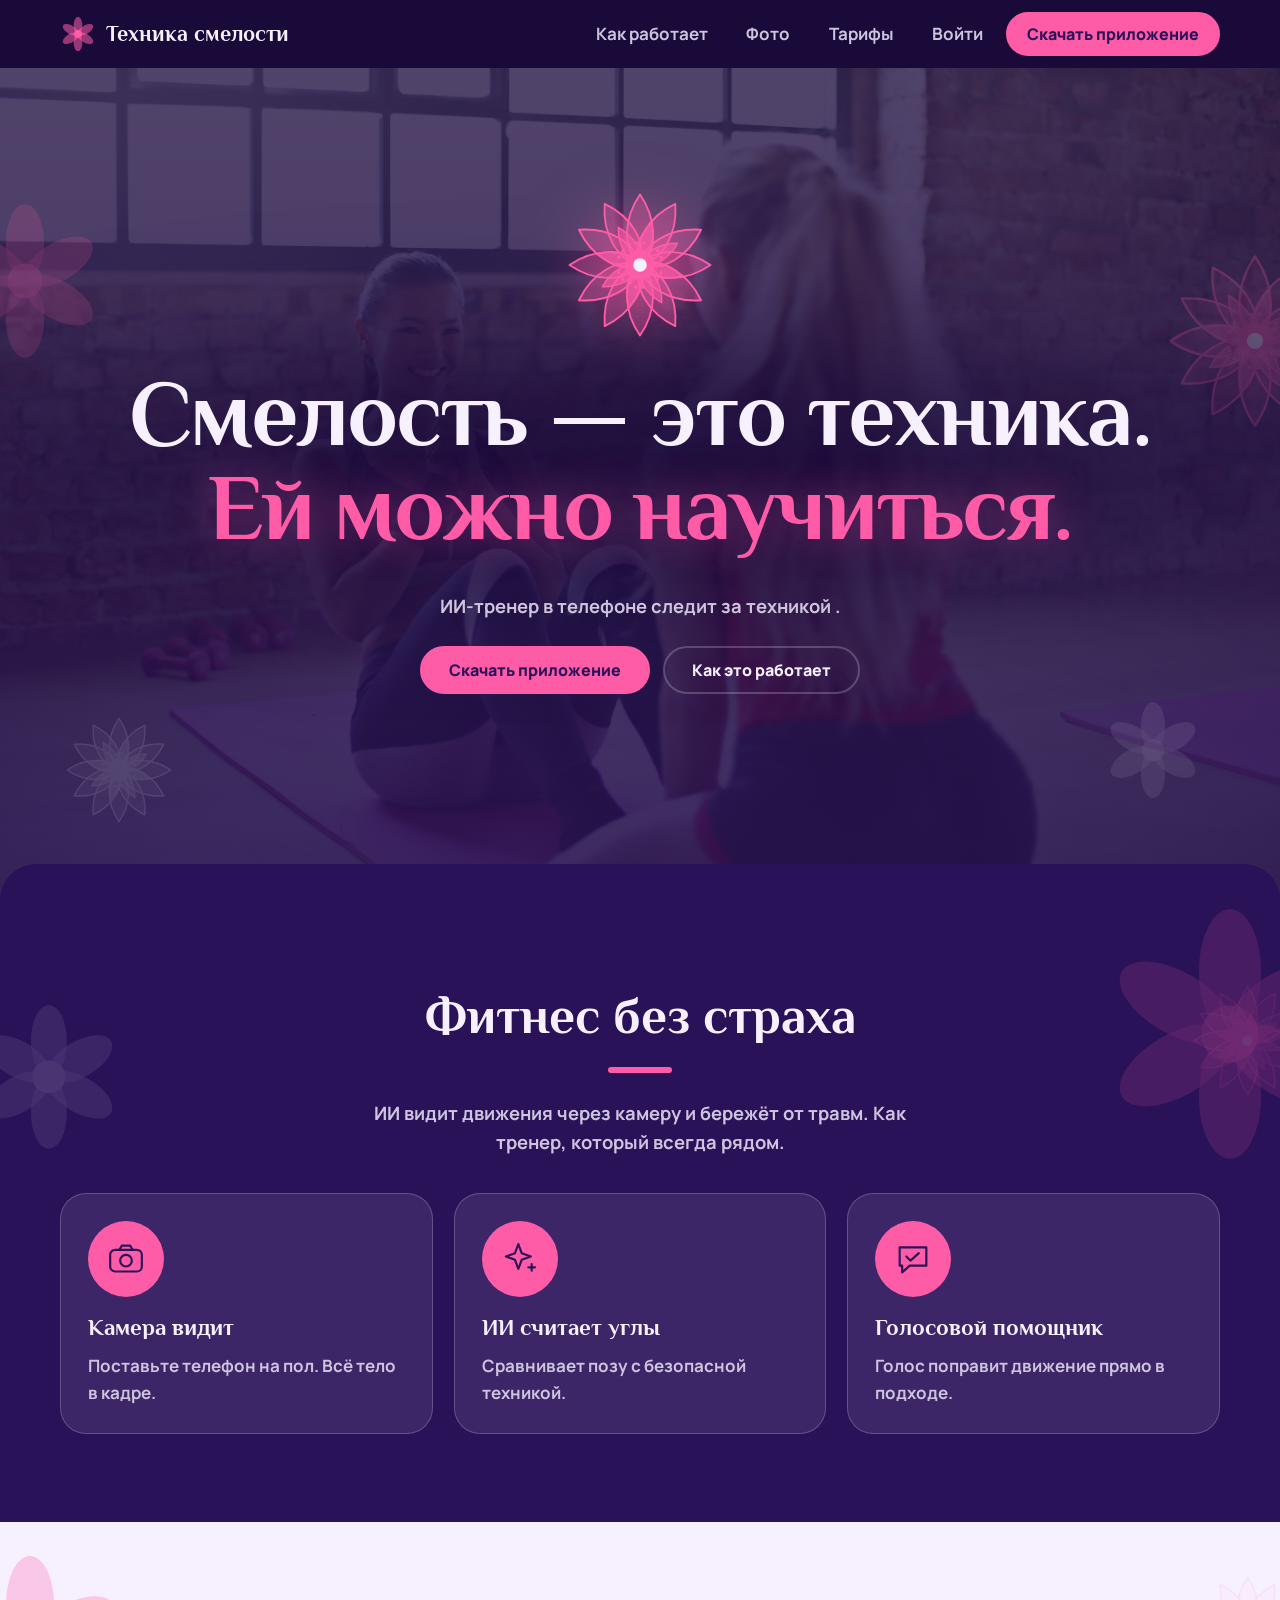
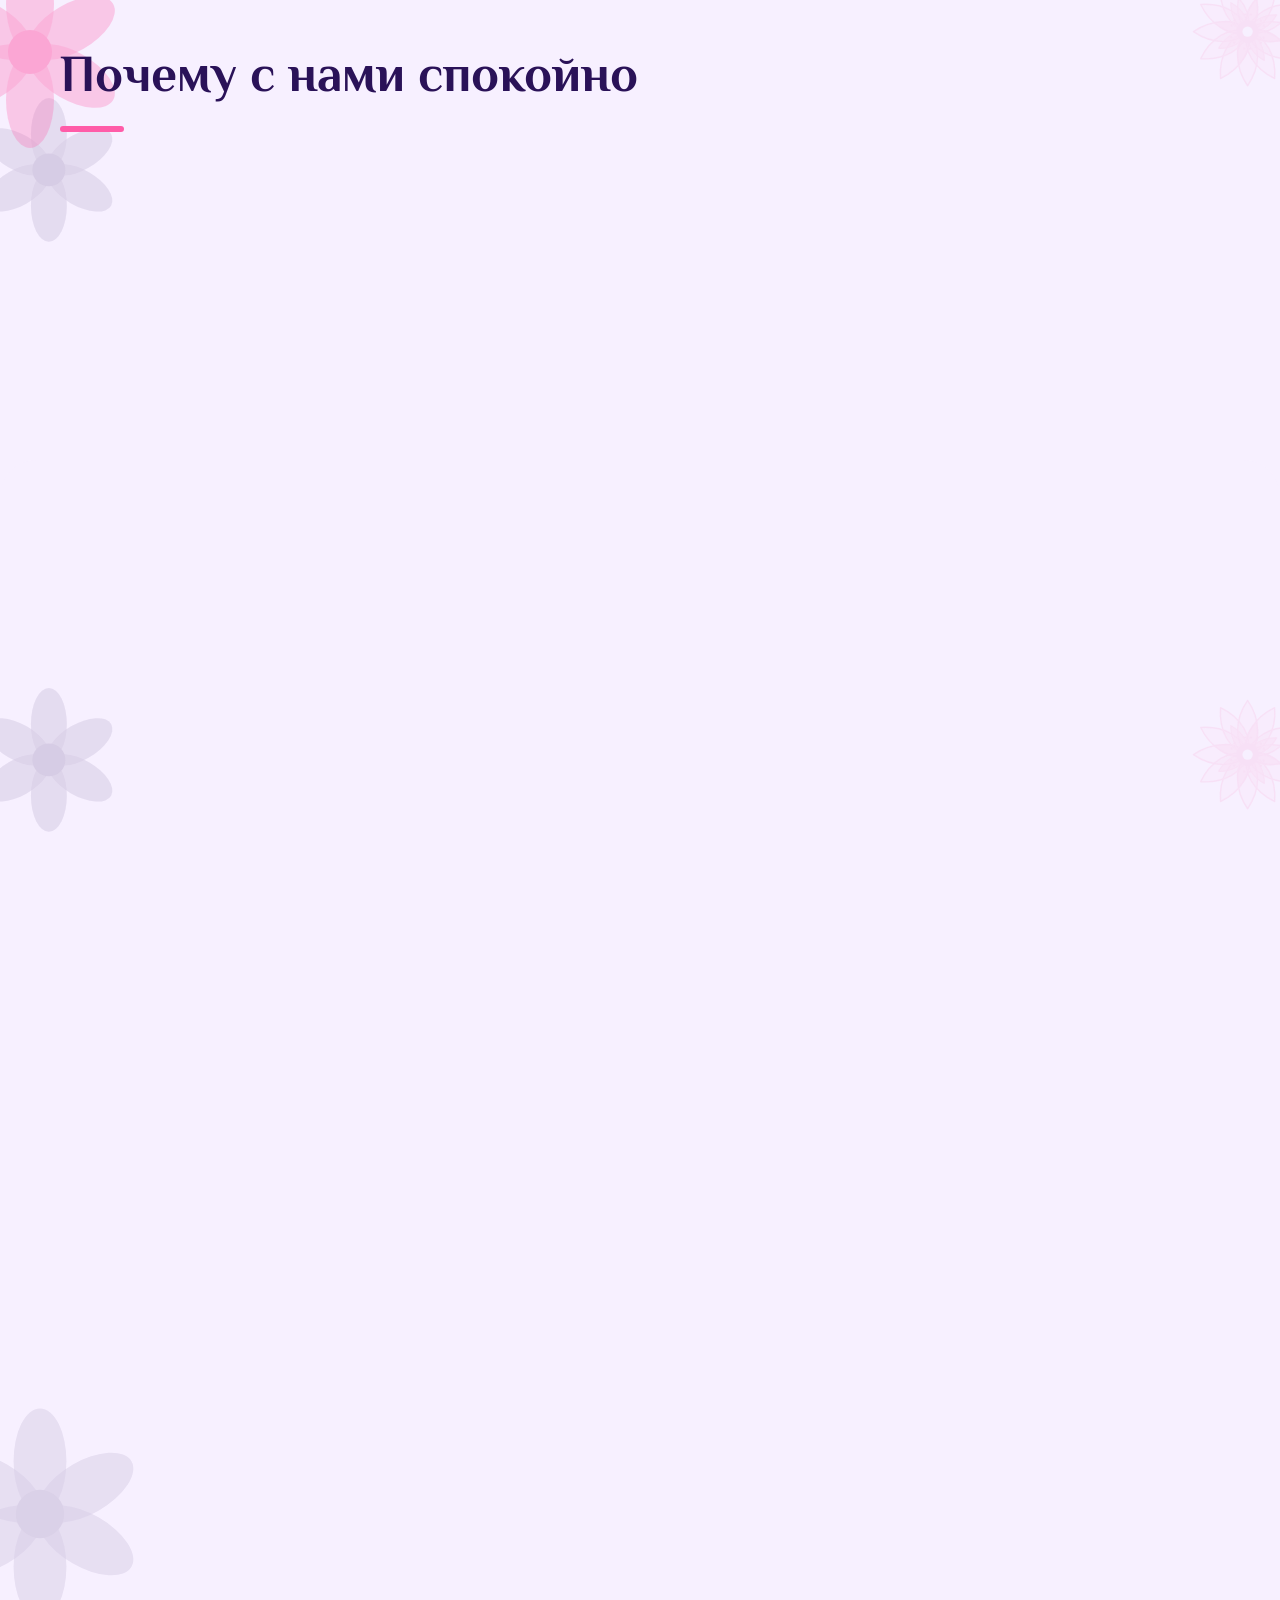
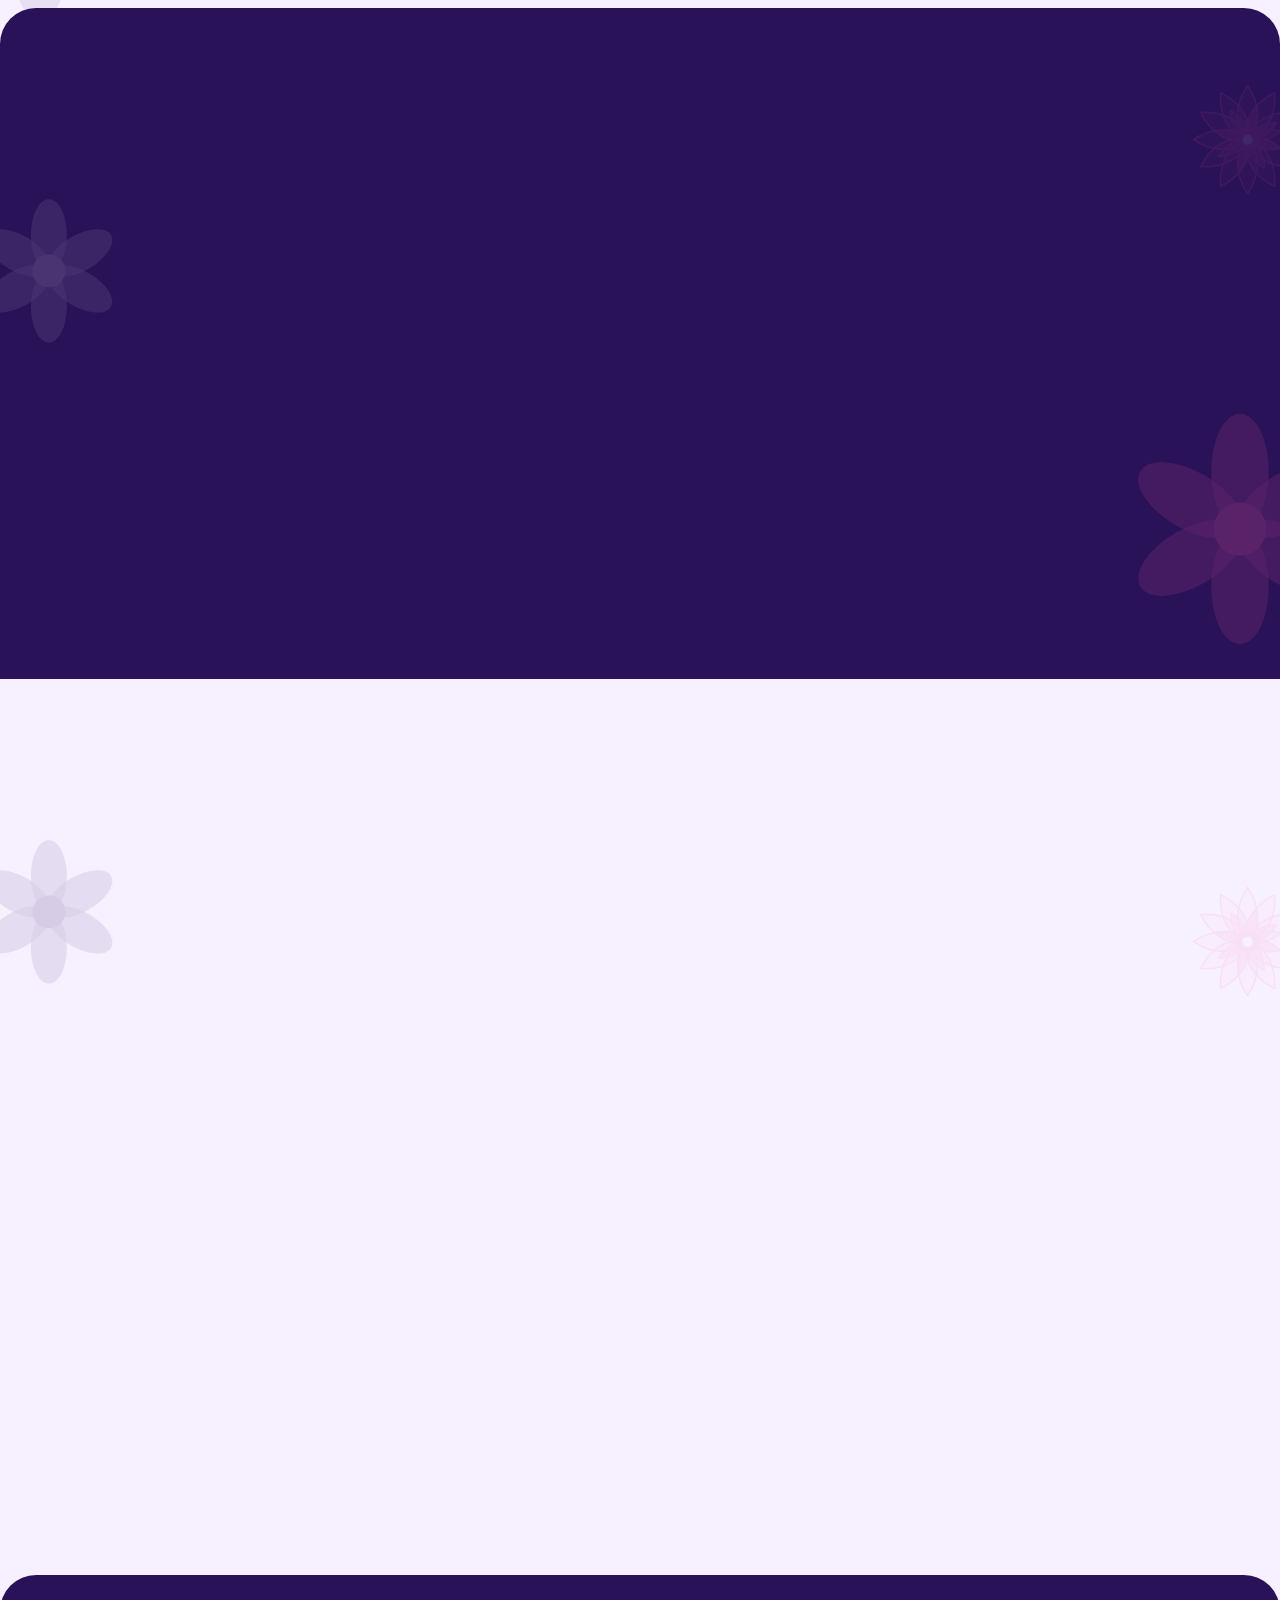
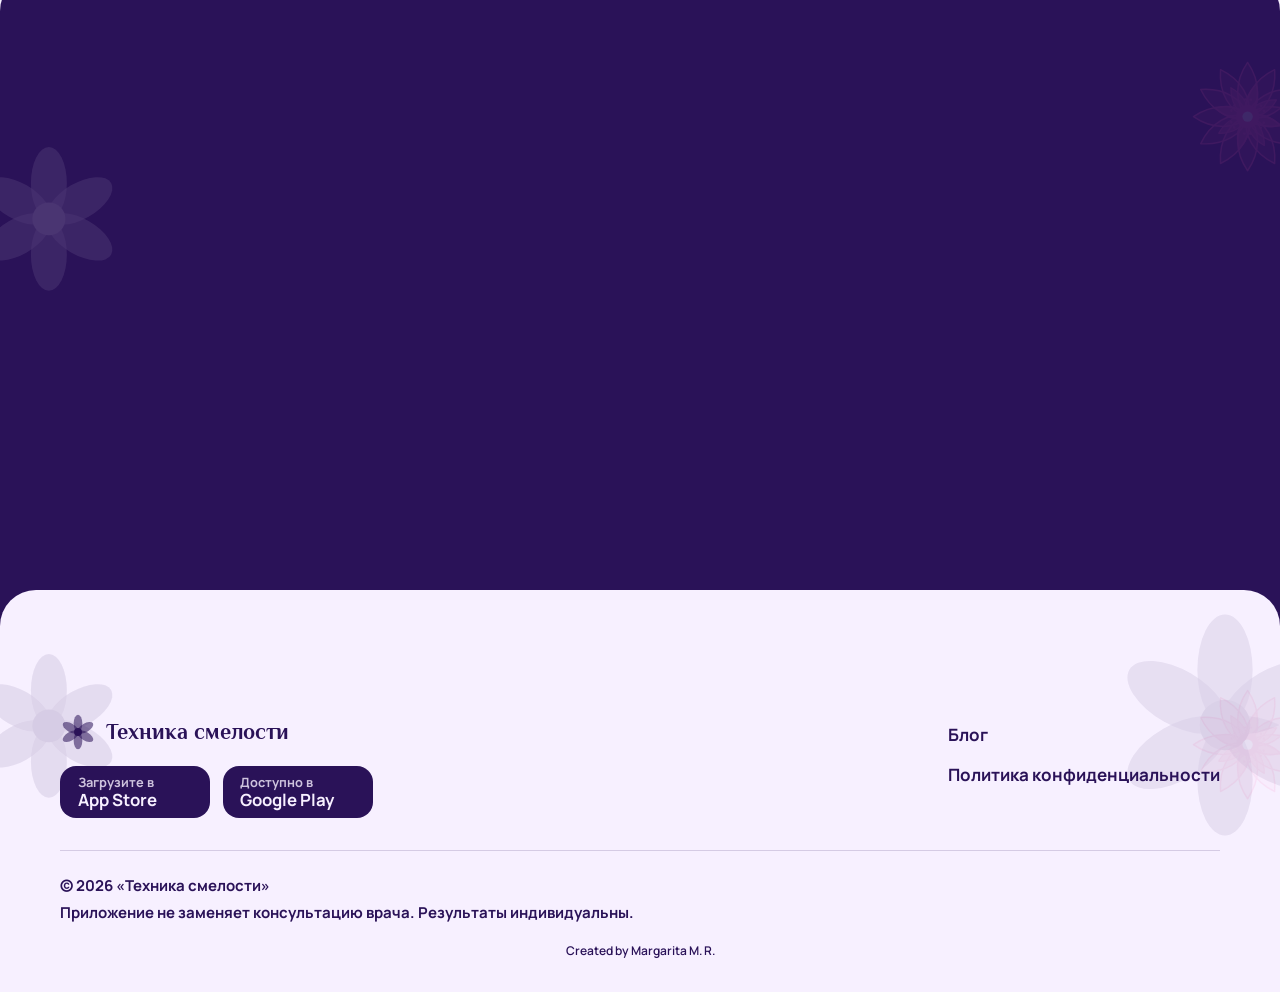
==== commit dbbf220a: "подпись" ====
--- a/docs/index.html
+++ b/docs/index.html
@@ -391,7 +391,7 @@
       <nav aria-label="Дополнительные ссылки"><a href="#blog">Блог</a><a href="#privacy">Политика конфиденциальности</a></nav>
     </div>
     <div class="legal"><p>© 2026 «Техника смелости»</p><p>Приложение не заменяет консультацию врача. Результаты индивидуальны.</p></div>
-    <p class="credit">Created by Margarita</p>
+    <p class="credit">Created by Margarita M. R. </p>
   </div>
 </footer>
 
